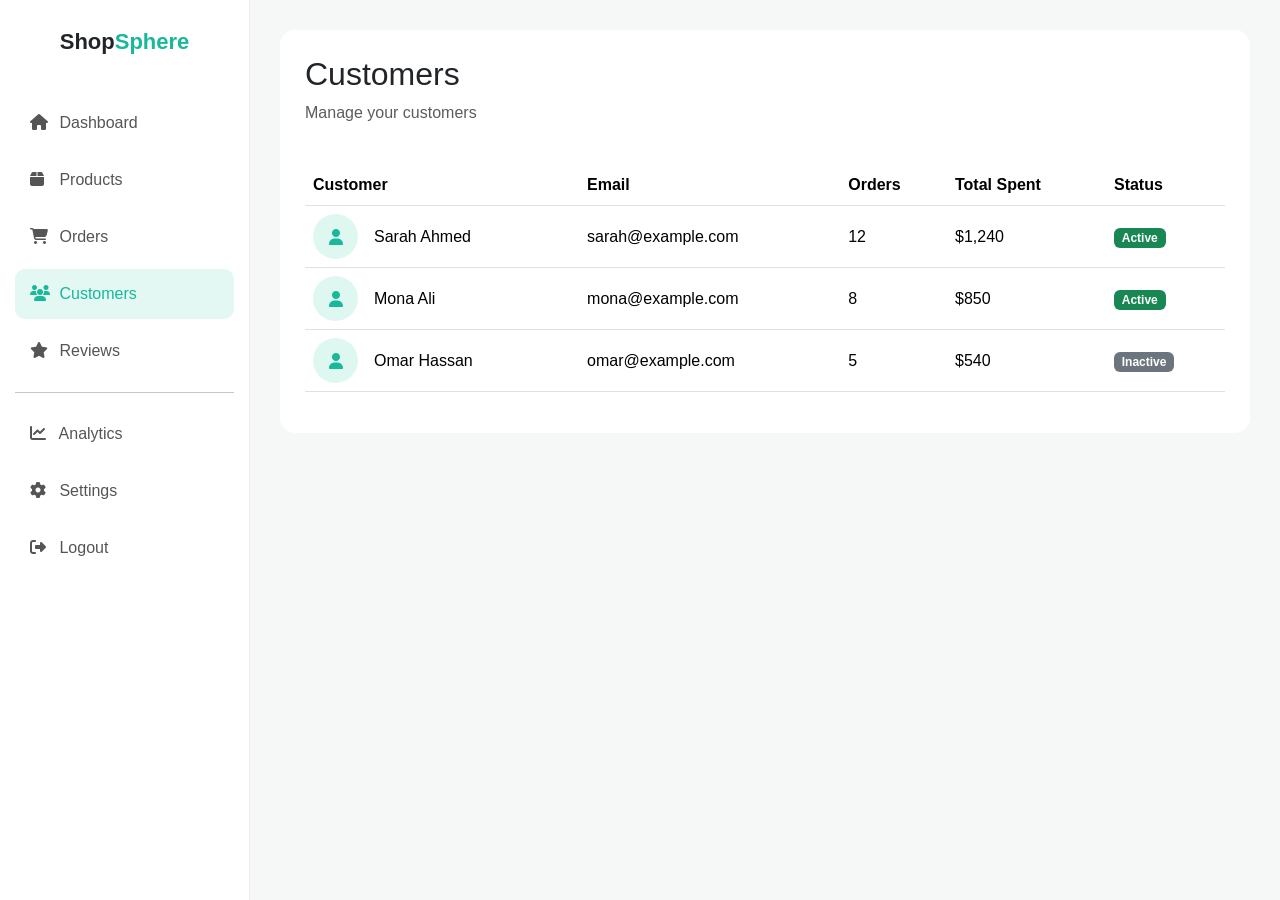
==== customers.html @ 7eeaaec7 "project" ====
<!DOCTYPE html>
<html lang="en">

<head>

<meta charset="UTF-8">

<meta name="viewport"
      content="width=device-width, initial-scale=1.0">

<title>ShopSphere | Customers</title>

<link href="https://cdn.jsdelivr.net/npm/bootstrap@5.3.3/dist/css/bootstrap.min.css"
      rel="stylesheet">

<link rel="stylesheet"
      href="https://cdnjs.cloudflare.com/ajax/libs/font-awesome/6.5.2/css/all.min.css">

<style>

:root {
    --green:#18b89a;
    --light:#f6f8f8;
}

* {
    box-sizing: border-box;
}

body {
    background:var(--light);
    font-family:Arial;
    margin:0;
}




.sidebar {
    position:fixed;
    width:250px;
    height:100vh;
    background:white;
    padding:25px 15px;
    border-right:1px solid #eee;
    left:0;
    top:0;
    z-index:1000;
    transition:0.3s;
}

.logo {
    text-align:center;
    font-size:22px;
    font-weight:bold;
    margin-bottom:40px;
}

.logo span {
    color:var(--green);
}

.sidebar a {
    display:block;
    padding:13px 15px;
    margin-bottom:7px;
    text-decoration:none;
    color:#555;
    border-radius:10px;
}

.sidebar a i {
    width:25px;
}

.sidebar a:hover,
.sidebar a.active {
    background:rgba(24,184,154,.12);
    color:var(--green);
}




.mobile-navbar {
    display:none;
    background:white;
    padding:15px 20px;
    border-radius:12px;
    margin-bottom:20px;
    align-items:center;
    justify-content:space-between;
}

.mobile-navbar strong {
    font-size:20px;
}

.mobile-navbar button {
    border:none;
    background:transparent;
    color:var(--green);
    font-size:24px;
}




.main {
    margin-left:250px;
    padding:30px;
}




.box {
    background:white;
    border-radius:15px;
    padding:25px;
}




.customer-icon {
    width:45px;
    height:45px;
    background:#dff7f1;
    color:var(--green);
    border-radius:50%;
    display:flex;
    align-items:center;
    justify-content:center;
}



@media (max-width: 991px) {

    .sidebar {
        left:-250px;
    }

    .sidebar.show {
        left:0;
    }

    .main {
        margin-left:0 !important;
        padding:20px;
        width:100%;
    }

    .mobile-navbar {
        display:flex;
    }

}



@media (max-width: 576px) {

    .main {
        padding:15px;
    }

    .box {
        padding:18px;
    }

    .box h2 {
        font-size:24px;
    }

    /*
       الجدول يفضل قابل للسحب أفقيًا
       بدل ما الكلام يتكسر ويبوظ التصميم
    */

    .table-responsive {
        overflow-x:auto;
    }

    .table {
        min-width:650px;
    }

}

</style>

</head>

<body>


<div class="sidebar" id="sidebar">

    <div class="logo">
        Shop<span>Sphere</span>
    </div>

    <a href="dashboard.html">
        <i class="fa-solid fa-house"></i>
        Dashboard
    </a>

    <a href="products.html">
        <i class="fa-solid fa-box"></i>
        Products
    </a>

    <a href="orders.html">
        <i class="fa-solid fa-cart-shopping"></i>
        Orders
    </a>

    <a href="customers.html" class="active">
        <i class="fa-solid fa-users"></i>
        Customers
    </a>

    <a href="reviews.html">
        <i class="fa-solid fa-star"></i>
        Reviews
    </a>

    <hr>

    <a href="analytics.html">
        <i class="fa-solid fa-chart-line"></i>
        Analytics
    </a>

    <a href="settings.html">
        <i class="fa-solid fa-gear"></i>
        Settings
    </a>

    <a href="index.html">
        <i class="fa-solid fa-right-from-bracket"></i>
        Logout
    </a>

</div>


<!-- ================= MAIN ================= -->

<div class="main">


    <!-- MOBILE NAVBAR -->

    <div class="mobile-navbar">

        <strong>
            Shop<span style="color:#18b89a;">Sphere</span>
        </strong>

        <button onclick="toggleSidebar()">

            <i class="fa-solid fa-bars"></i>

        </button>

    </div>


    <div class="box">

        <h2>Customers</h2>

        <p class="text-muted">
            Manage your customers
        </p>


        <div class="table-responsive">

            <table class="table align-middle mt-4">

                <thead>

                    <tr>

                        <th>Customer</th>
                        <th>Email</th>
                        <th>Orders</th>
                        <th>Total Spent</th>
                        <th>Status</th>

                    </tr>

                </thead>


                <tbody>


                    <tr>

                        <td>

                            <div class="d-flex align-items-center gap-3">

                                <div class="customer-icon">
                                    <i class="fa-solid fa-user"></i>
                                </div>

                                Sarah Ahmed

                            </div>

                        </td>

                        <td>sarah@example.com</td>

                        <td>12</td>

                        <td>$1,240</td>

                        <td>
                            <span class="badge text-bg-success">
                                Active
                            </span>
                        </td>

                    </tr>


                    <tr>

                        <td>

                            <div class="d-flex align-items-center gap-3">

                                <div class="customer-icon">
                                    <i class="fa-solid fa-user"></i>
                                </div>

                                Mona Ali

                            </div>

                        </td>

                        <td>mona@example.com</td>

                        <td>8</td>

                        <td>$850</td>

                        <td>
                            <span class="badge text-bg-success">
                                Active
                            </span>
                        </td>

                    </tr>


                    <tr>

                        <td>

                            <div class="d-flex align-items-center gap-3">

                                <div class="customer-icon">
                                    <i class="fa-solid fa-user"></i>
                                </div>

                                Omar Hassan

                            </div>

                        </td>

                        <td>omar@example.com</td>

                        <td>5</td>

                        <td>$540</td>

                        <td>
                            <span class="badge text-bg-secondary">
                                Inactive
                            </span>
                        </td>

                    </tr>


                </tbody>

            </table>

        </div>

    </div>

</div>

<script>

function toggleSidebar() {

    document
        .getElementById("sidebar")
        .classList
        .toggle("show");

}

</script>


</body>
</html>
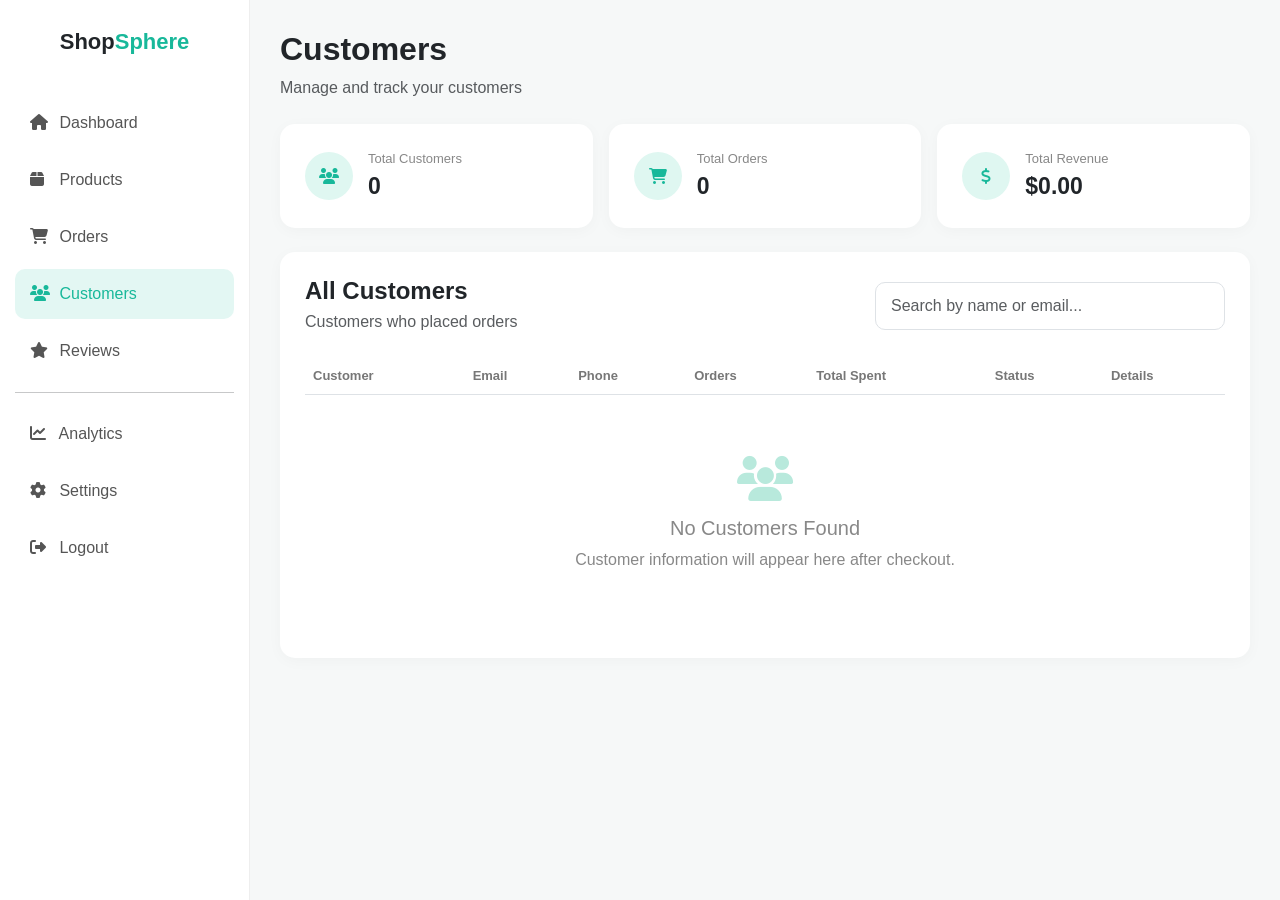
==== commit e9e4724a: "project" ====
--- a/customers.html
+++ b/customers.html
@@ -1,421 +1,596 @@
 <!DOCTYPE html>
 <html lang="en">
-
 <head>
-
-<meta charset="UTF-8">
-
-<meta name="viewport"
-      content="width=device-width, initial-scale=1.0">
-
-<title>ShopSphere | Customers</title>
-
-<link href="https://cdn.jsdelivr.net/npm/bootstrap@5.3.3/dist/css/bootstrap.min.css"
-      rel="stylesheet">
-
-<link rel="stylesheet"
-      href="https://cdnjs.cloudflare.com/ajax/libs/font-awesome/6.5.2/css/all.min.css">
-
-<style>
-
-:root {
-    --green:#18b89a;
-    --light:#f6f8f8;
-}
-
-* {
-    box-sizing: border-box;
-}
-
-body {
-    background:var(--light);
-    font-family:Arial;
-    margin:0;
-}
-
-
-
-
-.sidebar {
-    position:fixed;
-    width:250px;
-    height:100vh;
-    background:white;
-    padding:25px 15px;
-    border-right:1px solid #eee;
-    left:0;
-    top:0;
-    z-index:1000;
-    transition:0.3s;
-}
-
-.logo {
-    text-align:center;
-    font-size:22px;
-    font-weight:bold;
-    margin-bottom:40px;
-}
-
-.logo span {
-    color:var(--green);
-}
-
-.sidebar a {
-    display:block;
-    padding:13px 15px;
-    margin-bottom:7px;
-    text-decoration:none;
-    color:#555;
-    border-radius:10px;
-}
-
-.sidebar a i {
-    width:25px;
-}
-
-.sidebar a:hover,
-.sidebar a.active {
-    background:rgba(24,184,154,.12);
-    color:var(--green);
-}
-
-
-
-
-.mobile-navbar {
-    display:none;
-    background:white;
-    padding:15px 20px;
-    border-radius:12px;
-    margin-bottom:20px;
-    align-items:center;
-    justify-content:space-between;
-}
-
-.mobile-navbar strong {
-    font-size:20px;
-}
-
-.mobile-navbar button {
-    border:none;
-    background:transparent;
-    color:var(--green);
-    font-size:24px;
-}
-
-
-
-
-.main {
-    margin-left:250px;
-    padding:30px;
-}
-
-
-
-
-.box {
-    background:white;
-    border-radius:15px;
-    padding:25px;
-}
-
-
-
-
-.customer-icon {
-    width:45px;
-    height:45px;
-    background:#dff7f1;
-    color:var(--green);
-    border-radius:50%;
-    display:flex;
-    align-items:center;
-    justify-content:center;
-}
-
-
-
-@media (max-width: 991px) {
-
-    .sidebar {
-        left:-250px;
-    }
-
-    .sidebar.show {
-        left:0;
-    }
-
-    .main {
-        margin-left:0 !important;
-        padding:20px;
-        width:100%;
-    }
-
-    .mobile-navbar {
-        display:flex;
-    }
-
-}
-
-
-
-@media (max-width: 576px) {
-
-    .main {
-        padding:15px;
-    }
-
-    .box {
-        padding:18px;
-    }
-
-    .box h2 {
-        font-size:24px;
-    }
-
-    /*
-       الجدول يفضل قابل للسحب أفقيًا
-       بدل ما الكلام يتكسر ويبوظ التصميم
-    */
-
-    .table-responsive {
-        overflow-x:auto;
-    }
-
-    .table {
-        min-width:650px;
-    }
-
-}
-
-</style>
-
+    <meta charset="UTF-8">
+    <meta name="viewport" content="width=device-width, initial-scale=1.0">
+    <title>ShopSphere | Customers</title>
+
+    <link href="https://cdn.jsdelivr.net/npm/bootstrap@5.3.3/dist/css/bootstrap.min.css" rel="stylesheet">
+    <link rel="stylesheet" href="https://cdnjs.cloudflare.com/ajax/libs/font-awesome/6.5.2/css/all.min.css">
+
+    <style>
+        :root {
+            --green: #18b89a;
+            --light: #f6f8f8;
+        }
+
+        * { box-sizing: border-box; }
+
+        body {
+            background: var(--light);
+            font-family: Arial, sans-serif;
+            margin: 0;
+        }
+
+        .sidebar {
+            position: fixed;
+            top: 0;
+            left: 0;
+            width: 250px;
+            height: 100vh;
+            background: white;
+            padding: 25px 15px;
+            border-right: 1px solid #eee;
+            z-index: 1000;
+            overflow-y: auto;
+        }
+
+        .logo {
+            text-align: center;
+            font-size: 22px;
+            font-weight: bold;
+            margin-bottom: 40px;
+        }
+
+        .logo span { color: var(--green); }
+
+        .sidebar a {
+            display: block;
+            padding: 13px 15px;
+            margin-bottom: 7px;
+            text-decoration: none;
+            color: #555;
+            border-radius: 10px;
+        }
+
+        .sidebar a i { width: 25px; }
+
+        .sidebar a:hover,
+        .sidebar a.active {
+            background: rgba(24,184,154,.12);
+            color: var(--green);
+        }
+
+        .main {
+            margin-left: 250px;
+            padding: 30px;
+        }
+
+        .box, .stat-card {
+            background: white;
+            border-radius: 15px;
+            padding: 25px;
+            box-shadow: 0 3px 15px rgba(0,0,0,.03);
+        }
+
+        .stat-card {
+            display: flex;
+            align-items: center;
+            gap: 15px;
+            height: 100%;
+        }
+
+        .stat-icon, .customer-icon {
+            width: 48px;
+            height: 48px;
+            min-width: 48px;
+            background: #dff7f1;
+            color: var(--green);
+            border-radius: 50%;
+            display: flex;
+            align-items: center;
+            justify-content: center;
+        }
+
+        .stat-number {
+            font-size: 23px;
+            font-weight: bold;
+            margin: 0;
+        }
+
+        .stat-label {
+            color: #888;
+            font-size: 13px;
+            margin: 0;
+        }
+
+        .search-box {
+            max-width: 350px;
+        }
+
+        .search-box input {
+            border-radius: 10px;
+            padding: 11px 15px;
+        }
+
+        .table th {
+            color: #777;
+            font-size: 13px;
+            white-space: nowrap;
+        }
+
+        .table td { white-space: nowrap; }
+
+        .customer-name { font-weight: 600; }
+
+        .view-btn {
+            background: #e5f8f3;
+            color: var(--green);
+            border: none;
+            padding: 7px 13px;
+            border-radius: 8px;
+        }
+
+        .view-btn:hover {
+            background: var(--green);
+            color: white;
+        }
+
+        .empty-state {
+            text-align: center;
+            padding: 45px 15px;
+            color: #888;
+        }
+
+        .empty-state i {
+            font-size: 45px;
+            color: #b8e9dc;
+            margin-bottom: 15px;
+        }
+
+        .detail-card {
+            background: var(--light);
+            padding: 15px;
+            border-radius: 10px;
+            margin-bottom: 12px;
+        }
+
+        @media (max-width: 768px) {
+            .sidebar {
+                position: relative;
+                width: 100%;
+                height: auto;
+                padding: 12px;
+            }
+
+            .logo {
+                margin-bottom: 12px;
+            }
+
+            .sidebar a {
+                display: inline-block;
+                padding: 9px;
+                font-size: 12px;
+                margin: 2px;
+            }
+
+            .sidebar a i {
+                width: auto;
+                margin-right: 4px;
+            }
+
+            .sidebar hr { display: none; }
+
+            .main {
+                margin-left: 0;
+                padding: 15px;
+            }
+
+            .box { padding: 15px; }
+        }
+    </style>
 </head>
 
 <body>
 
 
-<div class="sidebar" id="sidebar">
-
-    <div class="logo">
-        Shop<span>Sphere</span>
+<div class="sidebar">
+    <div class="logo">Shop<span>Sphere</span></div>
+
+    <a href="dashboard.html">
+        <i class="fa-solid fa-house"></i> Dashboard
+    </a>
+
+    <a href="products.html">
+        <i class="fa-solid fa-box"></i> Products
+    </a>
+
+    <a href="orders.html">
+        <i class="fa-solid fa-cart-shopping"></i> Orders
+    </a>
+
+    <a href="customers.html" class="active">
+        <i class="fa-solid fa-users"></i> Customers
+    </a>
+
+    <a href="reviews.html">
+        <i class="fa-solid fa-star"></i> Reviews
+    </a>
+
+    <hr>
+
+    <a href="analytics.html">
+        <i class="fa-solid fa-chart-line"></i> Analytics
+    </a>
+
+    <a href="settings.html">
+        <i class="fa-solid fa-gear"></i> Settings
+    </a>
+
+    <a href="index.html">
+        <i class="fa-solid fa-right-from-bracket"></i> Logout
+    </a>
+</div>
+<div class="main">
+
+    <div class="mb-4">
+        <h2 class="fw-bold">Customers</h2>
+        <p class="text-muted">Manage and track your customers</p>
     </div>
 
-    <a href="dashboard.html">
-        <i class="fa-solid fa-house"></i>
-        Dashboard
-    </a>
-
-    <a href="products.html">
-        <i class="fa-solid fa-box"></i>
-        Products
-    </a>
-
-    <a href="orders.html">
-        <i class="fa-solid fa-cart-shopping"></i>
-        Orders
-    </a>
-
-    <a href="customers.html" class="active">
-        <i class="fa-solid fa-users"></i>
-        Customers
-    </a>
-
-    <a href="reviews.html">
-        <i class="fa-solid fa-star"></i>
-        Reviews
-    </a>
-
-    <hr>
-
-    <a href="analytics.html">
-        <i class="fa-solid fa-chart-line"></i>
-        Analytics
-    </a>
-
-    <a href="settings.html">
-        <i class="fa-solid fa-gear"></i>
-        Settings
-    </a>
-
-    <a href="index.html">
-        <i class="fa-solid fa-right-from-bracket"></i>
-        Logout
-    </a>
-
-</div>
-
-
-<!-- ================= MAIN ================= -->
-
-<div class="main">
-
-
-    <!-- MOBILE NAVBAR -->
-
-    <div class="mobile-navbar">
-
-        <strong>
-            Shop<span style="color:#18b89a;">Sphere</span>
-        </strong>
-
-        <button onclick="toggleSidebar()">
-
-            <i class="fa-solid fa-bars"></i>
-
-        </button>
+    
+    <div class="row g-3 mb-4">
+
+        <div class="col-md-4">
+            <div class="stat-card">
+                <div class="stat-icon">
+                    <i class="fa-solid fa-users"></i>
+                </div>
+                <div>
+                    <p class="stat-label">Total Customers</p>
+                    <p class="stat-number" id="totalCustomers">0</p>
+                </div>
+            </div>
+        </div>
+
+        <div class="col-md-4">
+            <div class="stat-card">
+                <div class="stat-icon">
+                    <i class="fa-solid fa-cart-shopping"></i>
+                </div>
+                <div>
+                    <p class="stat-label">Total Orders</p>
+                    <p class="stat-number" id="totalOrders">0</p>
+                </div>
+            </div>
+        </div>
+
+        <div class="col-md-4">
+            <div class="stat-card">
+                <div class="stat-icon">
+                    <i class="fa-solid fa-dollar-sign"></i>
+                </div>
+                <div>
+                    <p class="stat-label">Total Revenue</p>
+                    <p class="stat-number" id="totalRevenue">$0</p>
+                </div>
+            </div>
+        </div>
 
     </div>
 
-
     <div class="box">
 
-        <h2>Customers</h2>
-
-        <p class="text-muted">
-            Manage your customers
-        </p>
-
+        <div class="d-flex justify-content-between align-items-center flex-wrap gap-3">
+            <div>
+                <h4 class="fw-bold mb-1">All Customers</h4>
+                <p class="text-muted mb-0">Customers who placed orders</p>
+            </div>
+
+            <div class="search-box w-100">
+                <input
+                    type="text"
+                    id="searchCustomer"
+                    class="form-control"
+                    placeholder="Search by name or email..."
+                >
+            </div>
+        </div>
 
         <div class="table-responsive">
-
             <table class="table align-middle mt-4">
 
                 <thead>
-
                     <tr>
-
                         <th>Customer</th>
                         <th>Email</th>
+                        <th>Phone</th>
                         <th>Orders</th>
                         <th>Total Spent</th>
                         <th>Status</th>
-
+                        <th>Details</th>
                     </tr>
-
                 </thead>
 
-
-                <tbody>
-
-
-                    <tr>
-
-                        <td>
-
-                            <div class="d-flex align-items-center gap-3">
-
-                                <div class="customer-icon">
-                                    <i class="fa-solid fa-user"></i>
-                                </div>
-
-                                Sarah Ahmed
-
-                            </div>
-
-                        </td>
-
-                        <td>sarah@example.com</td>
-
-                        <td>12</td>
-
-                        <td>$1,240</td>
-
-                        <td>
-                            <span class="badge text-bg-success">
-                                Active
-                            </span>
-                        </td>
-
-                    </tr>
-
-
-                    <tr>
-
-                        <td>
-
-                            <div class="d-flex align-items-center gap-3">
-
-                                <div class="customer-icon">
-                                    <i class="fa-solid fa-user"></i>
-                                </div>
-
-                                Mona Ali
-
-                            </div>
-
-                        </td>
-
-                        <td>mona@example.com</td>
-
-                        <td>8</td>
-
-                        <td>$850</td>
-
-                        <td>
-                            <span class="badge text-bg-success">
-                                Active
-                            </span>
-                        </td>
-
-                    </tr>
-
-
-                    <tr>
-
-                        <td>
-
-                            <div class="d-flex align-items-center gap-3">
-
-                                <div class="customer-icon">
-                                    <i class="fa-solid fa-user"></i>
-                                </div>
-
-                                Omar Hassan
-
-                            </div>
-
-                        </td>
-
-                        <td>omar@example.com</td>
-
-                        <td>5</td>
-
-                        <td>$540</td>
-
-                        <td>
-                            <span class="badge text-bg-secondary">
-                                Inactive
-                            </span>
-                        </td>
-
-                    </tr>
-
-
-                </tbody>
+                <tbody id="customersTable"></tbody>
 
             </table>
-
+        </div>
+
+        <div id="emptyState" class="empty-state" style="display:none;">
+            <i class="fa-solid fa-users"></i>
+            <h5>No Customers Found</h5>
+            <p>Customer information will appear here after checkout.</p>
         </div>
 
     </div>
 
 </div>
 
+<div class="modal fade" id="customerModal" tabindex="-1">
+    <div class="modal-dialog modal-lg modal-dialog-scrollable">
+        <div class="modal-content">
+
+            <div class="modal-header">
+                <h5 class="modal-title">Customer Details</h5>
+                <button type="button" class="btn-close" data-bs-dismiss="modal"></button>
+            </div>
+
+            <div class="modal-body" id="customerDetails"></div>
+
+        </div>
+    </div>
+</div>
+
+<script src="https://cdn.jsdelivr.net/npm/bootstrap@5.3.3/dist/js/bootstrap.bundle.min.js"></script>
+
 <script>
 
-function toggleSidebar() {
-
-    document
-        .getElementById("sidebar")
-        .classList
-        .toggle("show");
-
-}
-
+    function getOrders() {
+        try {
+            return JSON.parse(localStorage.getItem("orders")) || [];
+        } catch (error) {
+            return [];
+        }
+    }
+
+    function formatMoney(amount) {
+        return "$" + Number(amount || 0).toLocaleString("en-US", {
+            minimumFractionDigits: 2,
+            maximumFractionDigits: 2
+        });
+    }
+
+    // Build unique customers from orders
+    function getCustomers() {
+        const orders = getOrders();
+        const customers = new Map();
+
+        orders.forEach(order => {
+            const customer = order.customer || {};
+
+            const name = customer.name || "Unknown Customer";
+            const email = (customer.email || "").trim().toLowerCase();
+            const phone = (customer.phone || "").trim();
+
+            // Use email as the main unique identifier
+            const key = email || phone || name.toLowerCase();
+
+            if (!customers.has(key)) {
+                customers.set(key, {
+                    name,
+                    email: customer.email || "No email",
+                    phone: phone || "No phone",
+                    address: customer.address || "No address",
+                    orders: [],
+                    totalSpent: 0,
+                    latestDate: order.date || ""
+                });
+            }
+
+            const current = customers.get(key);
+
+            current.orders.push(order);
+            current.totalSpent += Number(order.total || 0);
+
+            if (order.date) {
+                current.latestDate = order.date;
+            }
+        });
+
+        return Array.from(customers.values());
+    }
+
+    
+    function updateStatistics(customers) {
+        const orders = getOrders();
+
+        const revenue = orders.reduce(
+            (sum, order) => sum + Number(order.total || 0),
+            0
+        );
+
+        document.getElementById("totalCustomers").textContent =
+            customers.length;
+
+        document.getElementById("totalOrders").textContent =
+            orders.length;
+
+        document.getElementById("totalRevenue").textContent =
+            formatMoney(revenue);
+    }
+
+    // Render customers
+    function displayCustomers(searchText = "") {
+        const customers = getCustomers();
+
+        updateStatistics(customers);
+
+        const tbody = document.getElementById("customersTable");
+        const emptyState = document.getElementById("emptyState");
+
+        tbody.innerHTML = "";
+
+        const filteredCustomers = customers.filter(customer =>
+            customer.name.toLowerCase().includes(searchText.toLowerCase()) ||
+            customer.email.toLowerCase().includes(searchText.toLowerCase())
+        );
+
+        if (filteredCustomers.length === 0) {
+            emptyState.style.display = "block";
+            return;
+        }
+
+        emptyState.style.display = "none";
+
+        filteredCustomers.forEach((customer, index) => {
+            const status = customer.orders.length > 0 ? "Active" : "Inactive";
+
+            const row = document.createElement("tr");
+
+            const nameCell = document.createElement("td");
+            const nameWrapper = document.createElement("div");
+            nameWrapper.className = "d-flex align-items-center gap-3";
+
+            const avatar = document.createElement("div");
+            avatar.className = "customer-icon";
+            avatar.innerHTML = '<i class="fa-solid fa-user"></i>';
+
+            const name = document.createElement("span");
+            name.className = "customer-name";
+            name.textContent = customer.name;
+
+            nameWrapper.append(avatar, name);
+            nameCell.appendChild(nameWrapper);
+
+            const emailCell = document.createElement("td");
+            emailCell.textContent = customer.email;
+
+            const phoneCell = document.createElement("td");
+            phoneCell.textContent = customer.phone;
+
+            const ordersCell = document.createElement("td");
+            ordersCell.textContent = customer.orders.length;
+
+            const spentCell = document.createElement("td");
+            spentCell.textContent = formatMoney(customer.totalSpent);
+
+            const statusCell = document.createElement("td");
+            statusCell.innerHTML = '<span class="badge text-bg-success">' +
+                status + '</span>';
+
+            const detailsCell = document.createElement("td");
+            const button = document.createElement("button");
+
+            button.className = "view-btn";
+            button.textContent = "View";
+            button.addEventListener("click", () => showCustomerDetails(customer));
+
+            detailsCell.appendChild(button);
+
+            row.append(
+                nameCell,
+                emailCell,
+                phoneCell,
+                ordersCell,
+                spentCell,
+                statusCell,
+                detailsCell
+            );
+
+            tbody.appendChild(row);
+        });
+    }
+
+    function showCustomerDetails(customer) {
+        const container = document.getElementById("customerDetails");
+
+        container.innerHTML = "";
+
+        const info = document.createElement("div");
+        info.className = "detail-card";
+
+        const heading = document.createElement("h5");
+        heading.textContent = customer.name;
+
+        const email = document.createElement("p");
+        email.textContent = "Email: " + customer.email;
+
+        const phone = document.createElement("p");
+        phone.textContent = "Phone: " + customer.phone;
+
+        const address = document.createElement("p");
+        address.textContent = "Address: " + customer.address;
+
+        const total = document.createElement("p");
+        total.textContent = "Total Spent: " + formatMoney(customer.totalSpent);
+
+        info.append(heading, email, phone, address, total);
+        container.appendChild(info);
+
+        const title = document.createElement("h6");
+        title.className = "fw-bold mt-4 mb-3";
+        title.textContent = "Order History";
+        container.appendChild(title);
+
+        customer.orders.forEach(order => {
+            const card = document.createElement("div");
+            card.className = "detail-card";
+
+            const orderTitle = document.createElement("strong");
+            orderTitle.textContent = "Order #" + order.id;
+
+            const date = document.createElement("p");
+            date.textContent = "Date: " + (order.date || "Not available");
+
+            const payment = document.createElement("p");
+            payment.textContent = "Payment: " + (order.payment || "Not available");
+
+            const status = document.createElement("p");
+            status.textContent = "Status: " + (order.status || "Pending");
+
+            const amount = document.createElement("p");
+            amount.className = "fw-bold mb-2";
+            amount.textContent = "Total: " + formatMoney(order.total);
+
+            card.append(orderTitle, date, payment, status, amount);
+
+            (order.items || []).forEach(item => {
+                const product = document.createElement("p");
+                product.className = "mb-1 text-muted";
+                product.textContent =
+                    (item.name || "Product") +
+                    " × " + Number(item.quantity || 1);
+                card.appendChild(product);
+            });
+
+            container.appendChild(card);
+        });
+
+        const modal = bootstrap.Modal.getOrCreateInstance(
+            document.getElementById("customerModal")
+        );
+
+        modal.show();
+    }
+
+    
+    document.getElementById("searchCustomer").addEventListener("input", function() {
+        displayCustomers(this.value);
+    });
+
+    document.addEventListener("DOMContentLoaded", function() {
+        displayCustomers();
+    });
+
+    window.addEventListener("storage", function(event) {
+        if (event.key === "orders") {
+            displayCustomers(
+                document.getElementById("searchCustomer").value
+            );
+        }
+    });
 </script>
-
 
 </body>
 </html>
